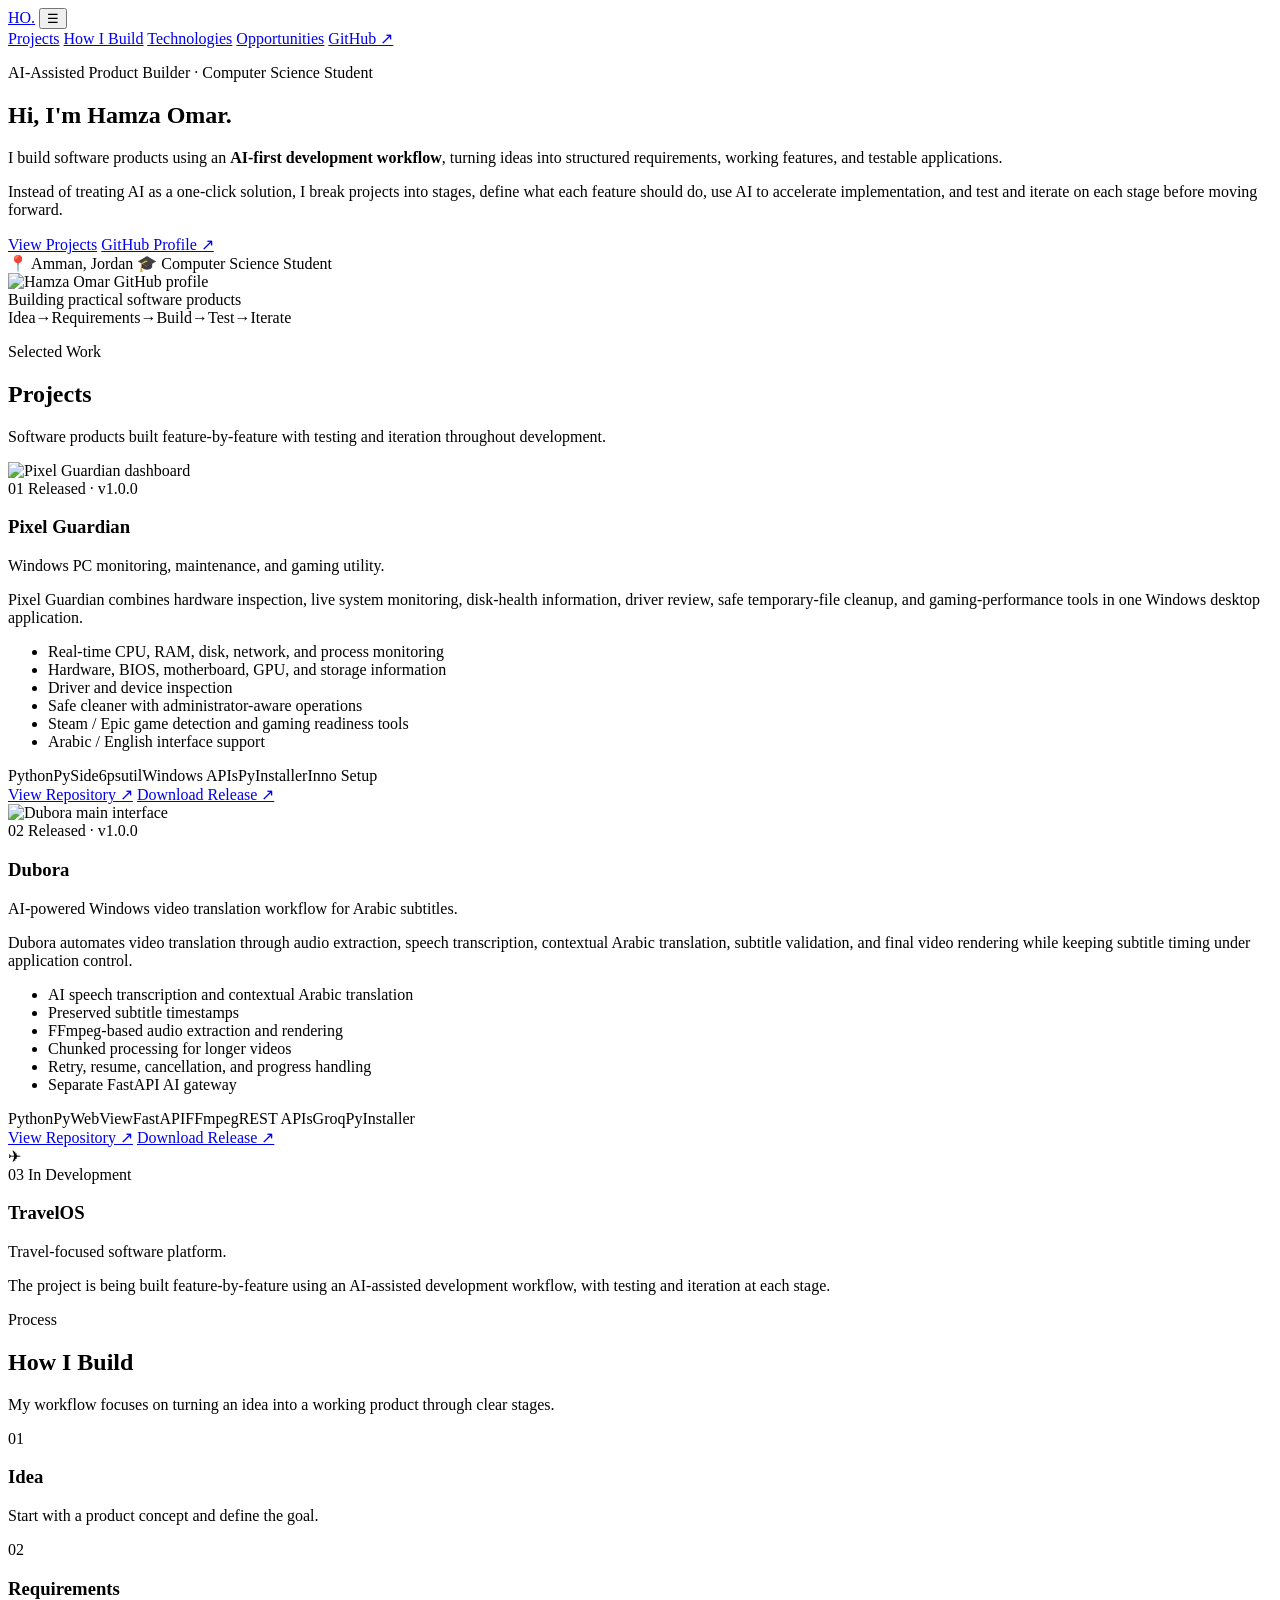
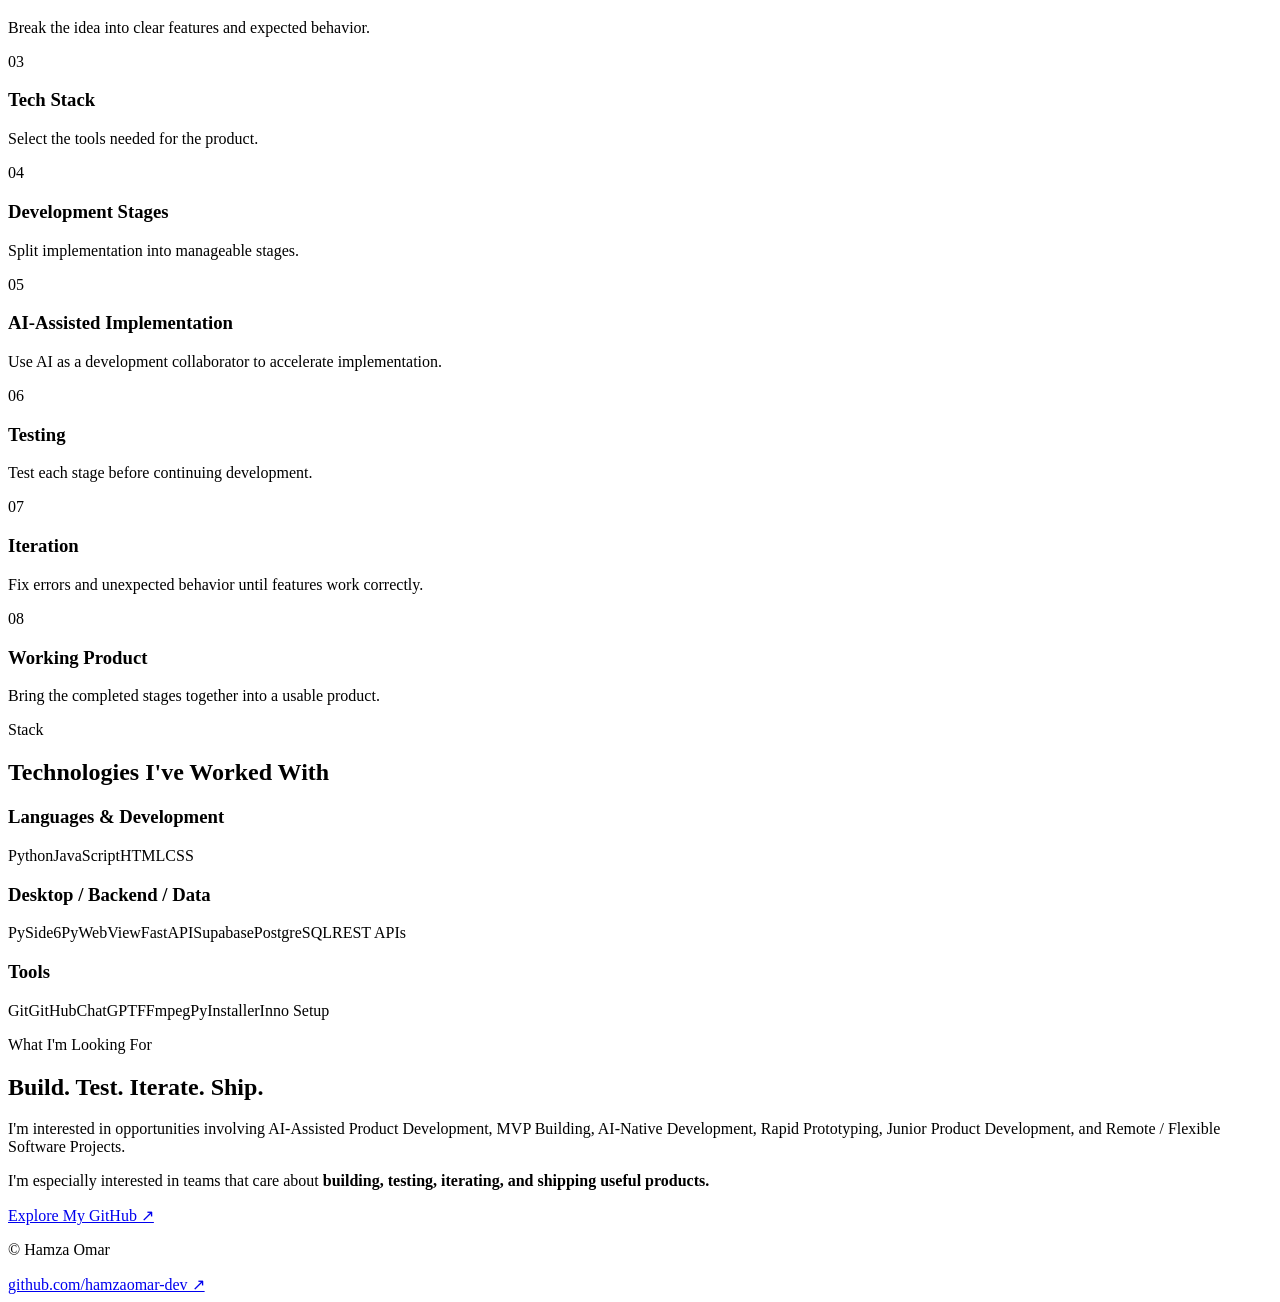
==== index.html @ 9851f6b4 "Build portfolio homepage" ====
<!DOCTYPE html>
<html lang="en">
<head>
  <meta charset="UTF-8" />
  <meta name="viewport" content="width=device-width, initial-scale=1.0" />
  <meta name="description" content="Hamza Omar — AI-Assisted Product Builder and Computer Science Student. Portfolio featuring Pixel Guardian, Dubora, and TravelOS." />
  <meta name="theme-color" content="#0a0d12" />
  <meta property="og:title" content="Hamza Omar | Product Builder" />
  <meta property="og:description" content="AI-Assisted Product Builder and Computer Science Student. Explore my software projects and development workflow." />
  <meta property="og:type" content="website" />
  <meta property="og:url" content="https://hamzaomar-dev.github.io/" />
  <title>Hamza Omar | AI-Assisted Product Builder</title>
  <link rel="preconnect" href="https://fonts.googleapis.com" />
  <link rel="preconnect" href="https://fonts.gstatic.com" crossorigin />
  <link href="https://fonts.googleapis.com/css2?family=Inter:wght@400;500;600;700;800&family=JetBrains+Mono:wght@500;600&display=swap" rel="stylesheet" />
  <link rel="stylesheet" href="styles.css" />
</head>
<body>
  <header class="site-header">
    <nav class="nav container" aria-label="Main navigation">
      <a class="brand" href="#top" aria-label="Hamza Omar home">HO<span>.</span></a>
      <button class="menu-toggle" type="button" aria-label="Toggle navigation" aria-expanded="false">☰</button>
      <div class="nav-links">
        <a href="#projects">Projects</a>
        <a href="#workflow">How I Build</a>
        <a href="#tech">Technologies</a>
        <a href="#opportunities">Opportunities</a>
        <a class="nav-github" href="https://github.com/hamzaomar-dev" target="_blank" rel="noreferrer">GitHub ↗</a>
      </div>
    </nav>
  </header>

  <main id="top">
    <section class="hero container">
      <div class="hero-copy reveal">
        <p class="eyebrow">AI-Assisted Product Builder · Computer Science Student</p>
        <h1>Hi, I'm <span>Hamza Omar.</span></h1>
        <p class="hero-text">I build software products using an <strong>AI-first development workflow</strong>, turning ideas into structured requirements, working features, and testable applications.</p>
        <p class="hero-text secondary">Instead of treating AI as a one-click solution, I break projects into stages, define what each feature should do, use AI to accelerate implementation, and test and iterate on each stage before moving forward.</p>
        <div class="hero-actions">
          <a class="button primary" href="#projects">View Projects</a>
          <a class="button secondary-button" href="https://github.com/hamzaomar-dev" target="_blank" rel="noreferrer">GitHub Profile ↗</a>
        </div>
        <div class="hero-meta">
          <span>📍 Amman, Jordan</span>
          <span>🎓 Computer Science Student</span>
        </div>
      </div>

      <aside class="hero-card reveal" aria-label="Development workflow summary">
        <div class="profile-ring">
          <img src="https://github.com/hamzaomar-dev.png" alt="Hamza Omar GitHub profile" />
        </div>
        <div class="status-line"><span class="status-dot"></span> Building practical software products</div>
        <div class="mini-workflow">
          <span>Idea</span><b>→</b><span>Requirements</span><b>→</b><span>Build</span><b>→</b><span>Test</span><b>→</b><span>Iterate</span>
        </div>
      </aside>
    </section>

    <section class="section container" id="projects">
      <div class="section-heading reveal">
        <p class="eyebrow">Selected Work</p>
        <h2>Projects</h2>
        <p>Software products built feature-by-feature with testing and iteration throughout development.</p>
      </div>

      <article class="project project-featured reveal">
        <div class="project-media">
          <img src="https://raw.githubusercontent.com/hamzaomar-dev/Pixel-Guardian/main/screenshots/01-dashboard.png" alt="Pixel Guardian dashboard" loading="lazy" />
        </div>
        <div class="project-content">
          <div class="project-topline">
            <span class="project-number">01</span>
            <span class="release-badge">Released · v1.0.0</span>
          </div>
          <h3>Pixel Guardian</h3>
          <p class="project-summary">Windows PC monitoring, maintenance, and gaming utility.</p>
          <p>Pixel Guardian combines hardware inspection, live system monitoring, disk-health information, driver review, safe temporary-file cleanup, and gaming-performance tools in one Windows desktop application.</p>
          <ul class="feature-list">
            <li>Real-time CPU, RAM, disk, network, and process monitoring</li>
            <li>Hardware, BIOS, motherboard, GPU, and storage information</li>
            <li>Driver and device inspection</li>
            <li>Safe cleaner with administrator-aware operations</li>
            <li>Steam / Epic game detection and gaming readiness tools</li>
            <li>Arabic / English interface support</li>
          </ul>
          <div class="tags">
            <span>Python</span><span>PySide6</span><span>psutil</span><span>Windows APIs</span><span>PyInstaller</span><span>Inno Setup</span>
          </div>
          <div class="project-actions">
            <a class="button primary" href="https://github.com/hamzaomar-dev/Pixel-Guardian" target="_blank" rel="noreferrer">View Repository ↗</a>
            <a class="button secondary-button" href="https://github.com/hamzaomar-dev/Pixel-Guardian/releases/tag/v1.0.0" target="_blank" rel="noreferrer">Download Release ↗</a>
          </div>
        </div>
      </article>

      <article class="project project-featured reverse reveal">
        <div class="project-media">
          <img src="https://raw.githubusercontent.com/hamzaomar-dev/Dubora/main/assets/screenshots/dubora-main.png" alt="Dubora main interface" loading="lazy" />
        </div>
        <div class="project-content">
          <div class="project-topline">
            <span class="project-number">02</span>
            <span class="release-badge">Released · v1.0.0</span>
          </div>
          <h3>Dubora</h3>
          <p class="project-summary">AI-powered Windows video translation workflow for Arabic subtitles.</p>
          <p>Dubora automates video translation through audio extraction, speech transcription, contextual Arabic translation, subtitle validation, and final video rendering while keeping subtitle timing under application control.</p>
          <ul class="feature-list">
            <li>AI speech transcription and contextual Arabic translation</li>
            <li>Preserved subtitle timestamps</li>
            <li>FFmpeg-based audio extraction and rendering</li>
            <li>Chunked processing for longer videos</li>
            <li>Retry, resume, cancellation, and progress handling</li>
            <li>Separate FastAPI AI gateway</li>
          </ul>
          <div class="tags">
            <span>Python</span><span>PyWebView</span><span>FastAPI</span><span>FFmpeg</span><span>REST APIs</span><span>Groq</span><span>PyInstaller</span>
          </div>
          <div class="project-actions">
            <a class="button primary" href="https://github.com/hamzaomar-dev/Dubora" target="_blank" rel="noreferrer">View Repository ↗</a>
            <a class="button secondary-button" href="https://github.com/hamzaomar-dev/Dubora/releases/tag/v1.0.0" target="_blank" rel="noreferrer">Download Release ↗</a>
          </div>
        </div>
      </article>

      <article class="project project-compact reveal">
        <div class="travel-visual" aria-hidden="true">
          <span>✈</span>
          <div class="route-line"></div>
        </div>
        <div class="project-content">
          <div class="project-topline">
            <span class="project-number">03</span>
            <span class="development-badge">In Development</span>
          </div>
          <h3>TravelOS</h3>
          <p class="project-summary">Travel-focused software platform.</p>
          <p>The project is being built feature-by-feature using an AI-assisted development workflow, with testing and iteration at each stage.</p>
        </div>
      </article>
    </section>

    <section class="section workflow-section" id="workflow">
      <div class="container">
        <div class="section-heading reveal">
          <p class="eyebrow">Process</p>
          <h2>How I Build</h2>
          <p>My workflow focuses on turning an idea into a working product through clear stages.</p>
        </div>
        <div class="workflow-grid reveal">
          <div class="workflow-step"><span>01</span><h3>Idea</h3><p>Start with a product concept and define the goal.</p></div>
          <div class="workflow-step"><span>02</span><h3>Requirements</h3><p>Break the idea into clear features and expected behavior.</p></div>
          <div class="workflow-step"><span>03</span><h3>Tech Stack</h3><p>Select the tools needed for the product.</p></div>
          <div class="workflow-step"><span>04</span><h3>Development Stages</h3><p>Split implementation into manageable stages.</p></div>
          <div class="workflow-step"><span>05</span><h3>AI-Assisted Implementation</h3><p>Use AI as a development collaborator to accelerate implementation.</p></div>
          <div class="workflow-step"><span>06</span><h3>Testing</h3><p>Test each stage before continuing development.</p></div>
          <div class="workflow-step"><span>07</span><h3>Iteration</h3><p>Fix errors and unexpected behavior until features work correctly.</p></div>
          <div class="workflow-step"><span>08</span><h3>Working Product</h3><p>Bring the completed stages together into a usable product.</p></div>
        </div>
      </div>
    </section>

    <section class="section container" id="tech">
      <div class="section-heading reveal">
        <p class="eyebrow">Stack</p>
        <h2>Technologies I've Worked With</h2>
      </div>
      <div class="tech-grid reveal">
        <div class="tech-card">
          <h3>Languages & Development</h3>
          <div class="tags large"><span>Python</span><span>JavaScript</span><span>HTML</span><span>CSS</span></div>
        </div>
        <div class="tech-card">
          <h3>Desktop / Backend / Data</h3>
          <div class="tags large"><span>PySide6</span><span>PyWebView</span><span>FastAPI</span><span>Supabase</span><span>PostgreSQL</span><span>REST APIs</span></div>
        </div>
        <div class="tech-card">
          <h3>Tools</h3>
          <div class="tags large"><span>Git</span><span>GitHub</span><span>ChatGPT</span><span>FFmpeg</span><span>PyInstaller</span><span>Inno Setup</span></div>
        </div>
      </div>
    </section>

    <section class="section container" id="opportunities">
      <div class="opportunity-card reveal">
        <div>
          <p class="eyebrow">What I'm Looking For</p>
          <h2>Build. Test. Iterate. Ship.</h2>
          <p>I'm interested in opportunities involving AI-Assisted Product Development, MVP Building, AI-Native Development, Rapid Prototyping, Junior Product Development, and Remote / Flexible Software Projects.</p>
          <p>I'm especially interested in teams that care about <strong>building, testing, iterating, and shipping useful products.</strong></p>
        </div>
        <div class="opportunity-actions">
          <a class="button primary" href="https://github.com/hamzaomar-dev" target="_blank" rel="noreferrer">Explore My GitHub ↗</a>
        </div>
      </div>
    </section>
  </main>

  <footer>
    <div class="container footer-inner">
      <p>© <span id="year"></span> Hamza Omar</p>
      <a href="https://github.com/hamzaomar-dev" target="_blank" rel="noreferrer">github.com/hamzaomar-dev ↗</a>
    </div>
  </footer>

  <script src="script.js"></script>
</body>
</html>
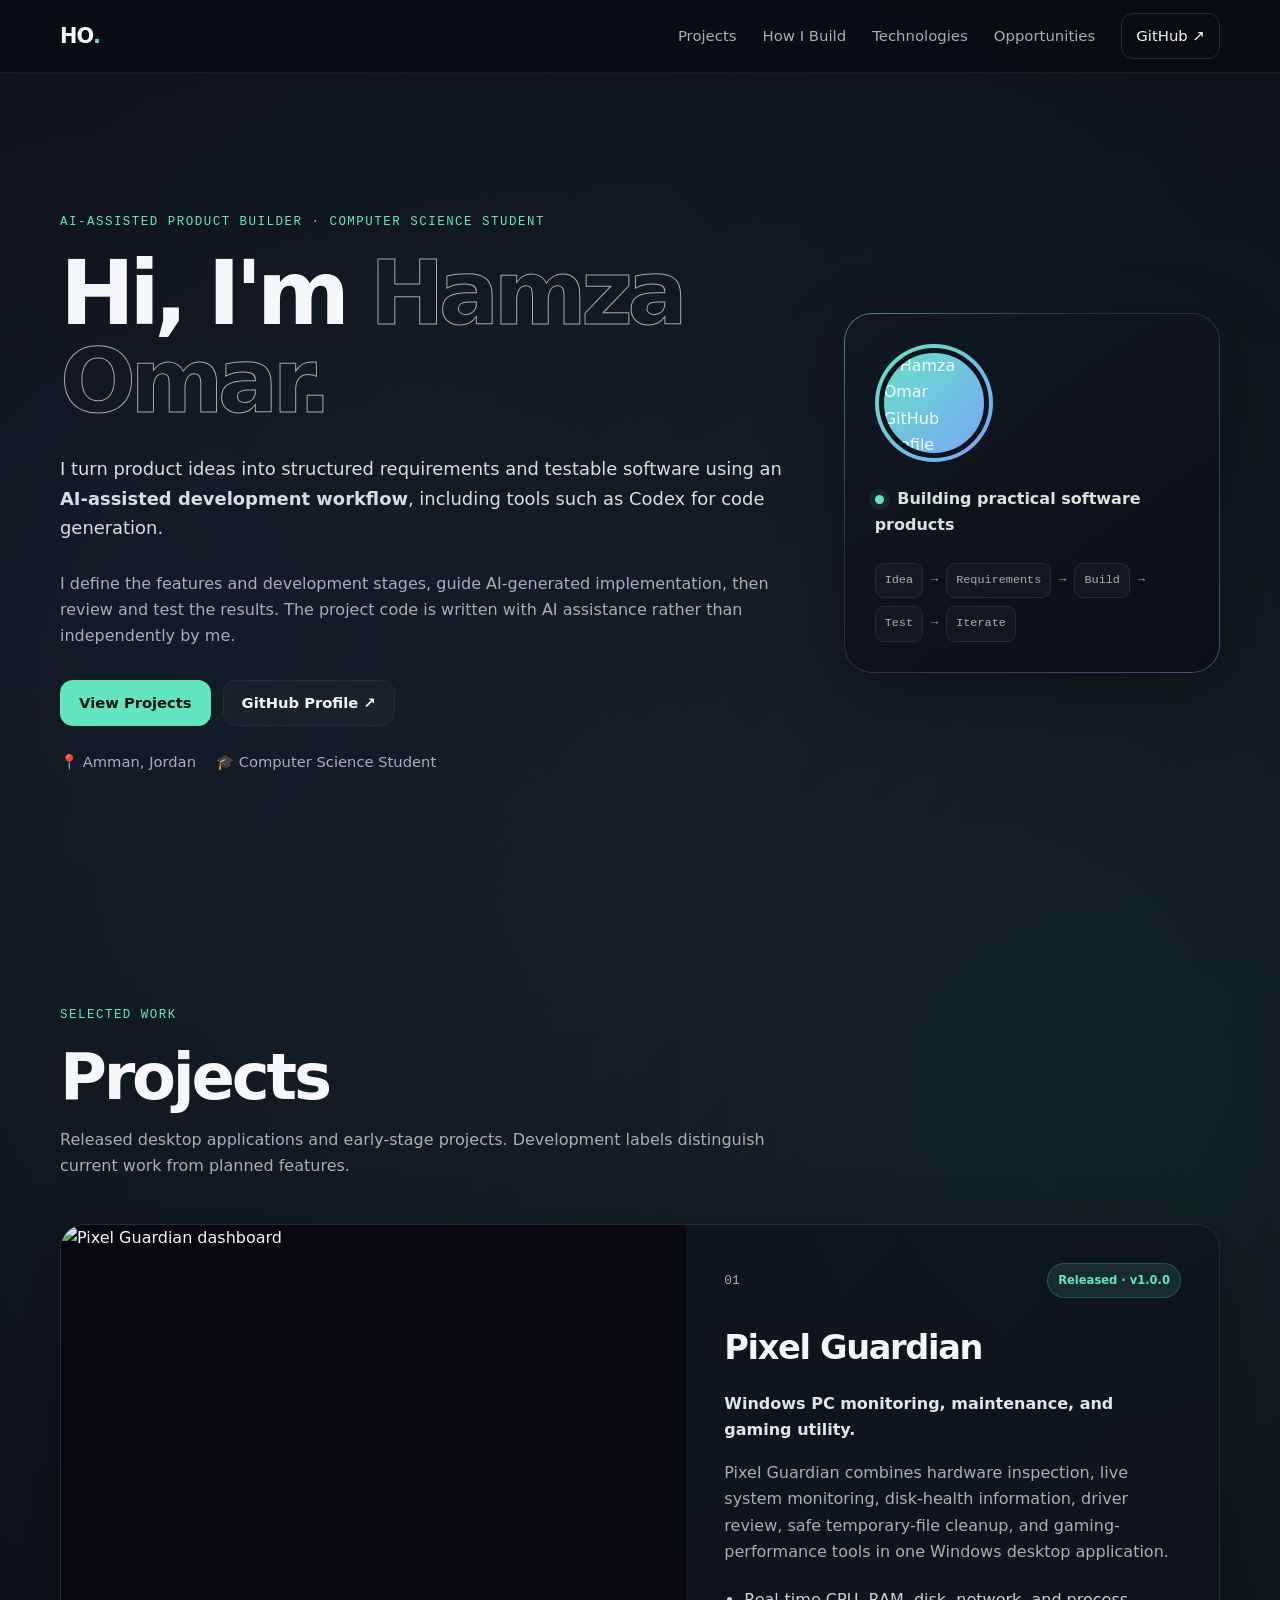
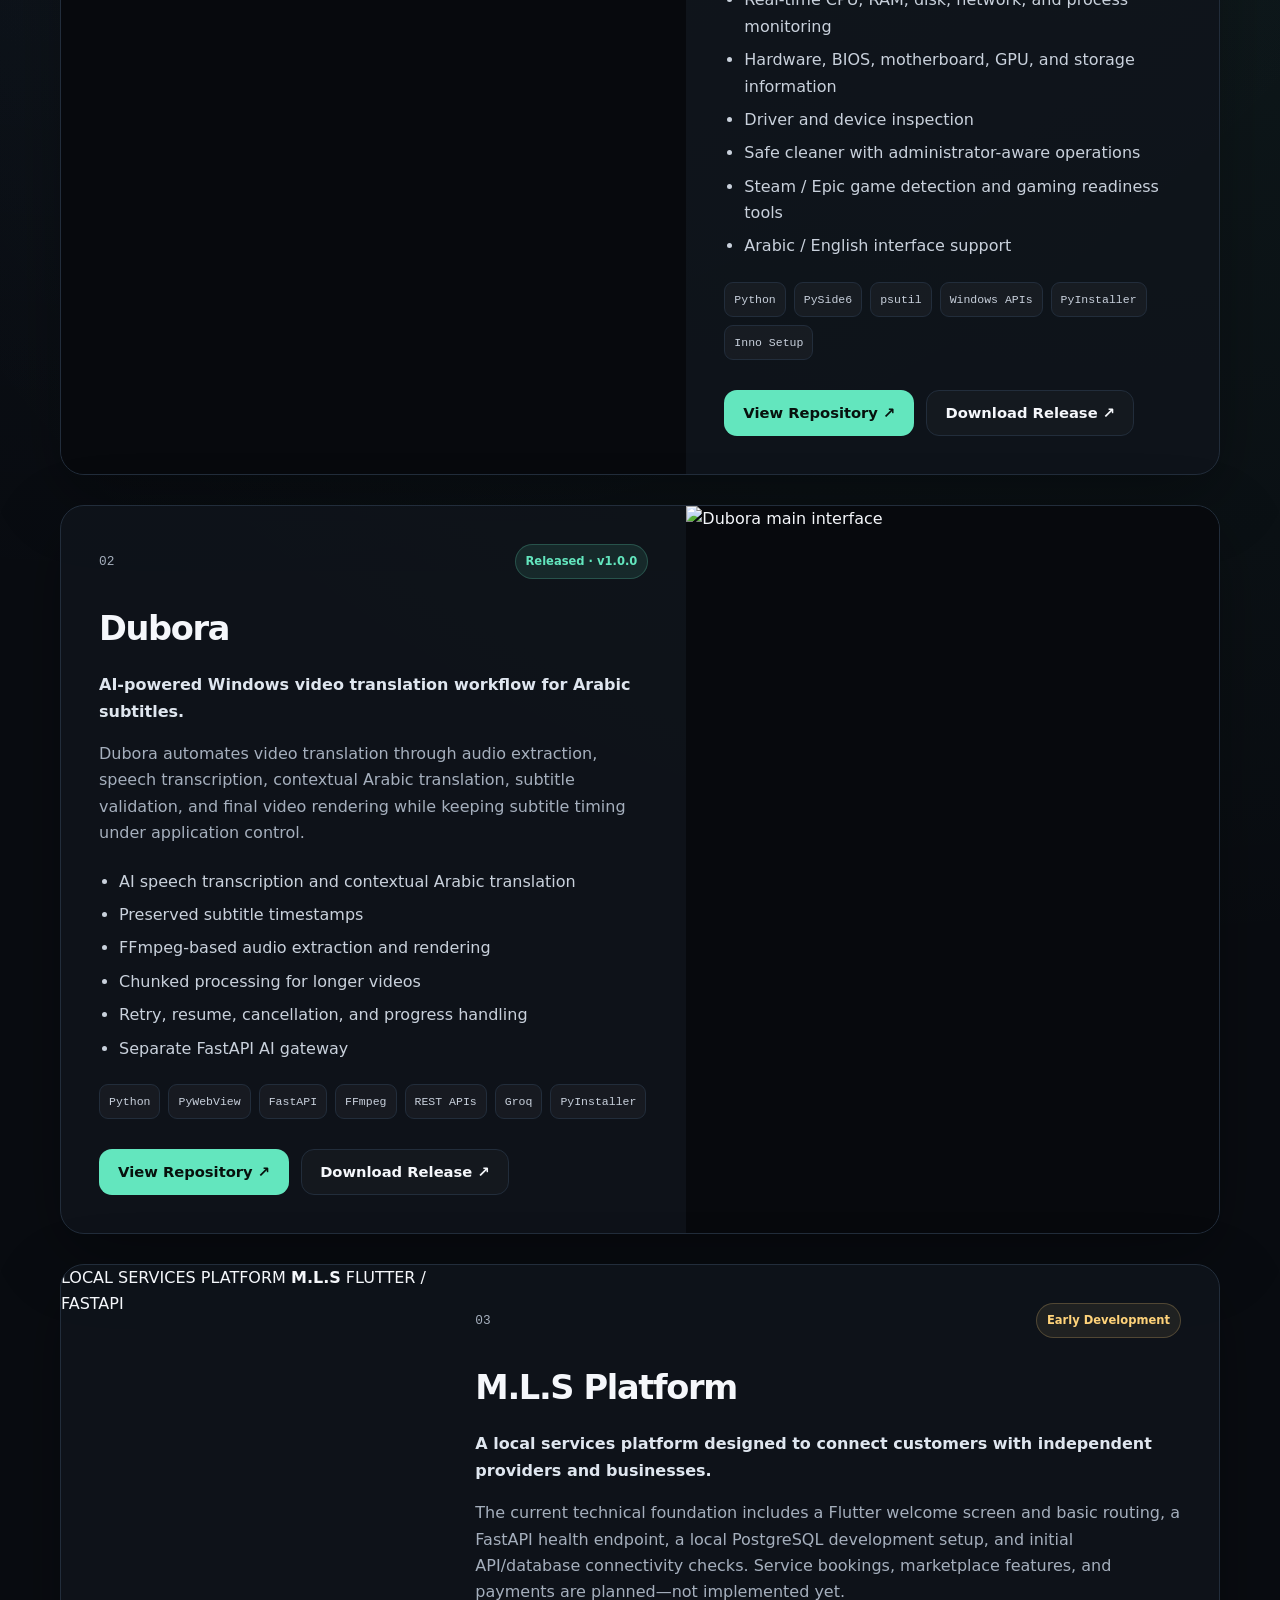
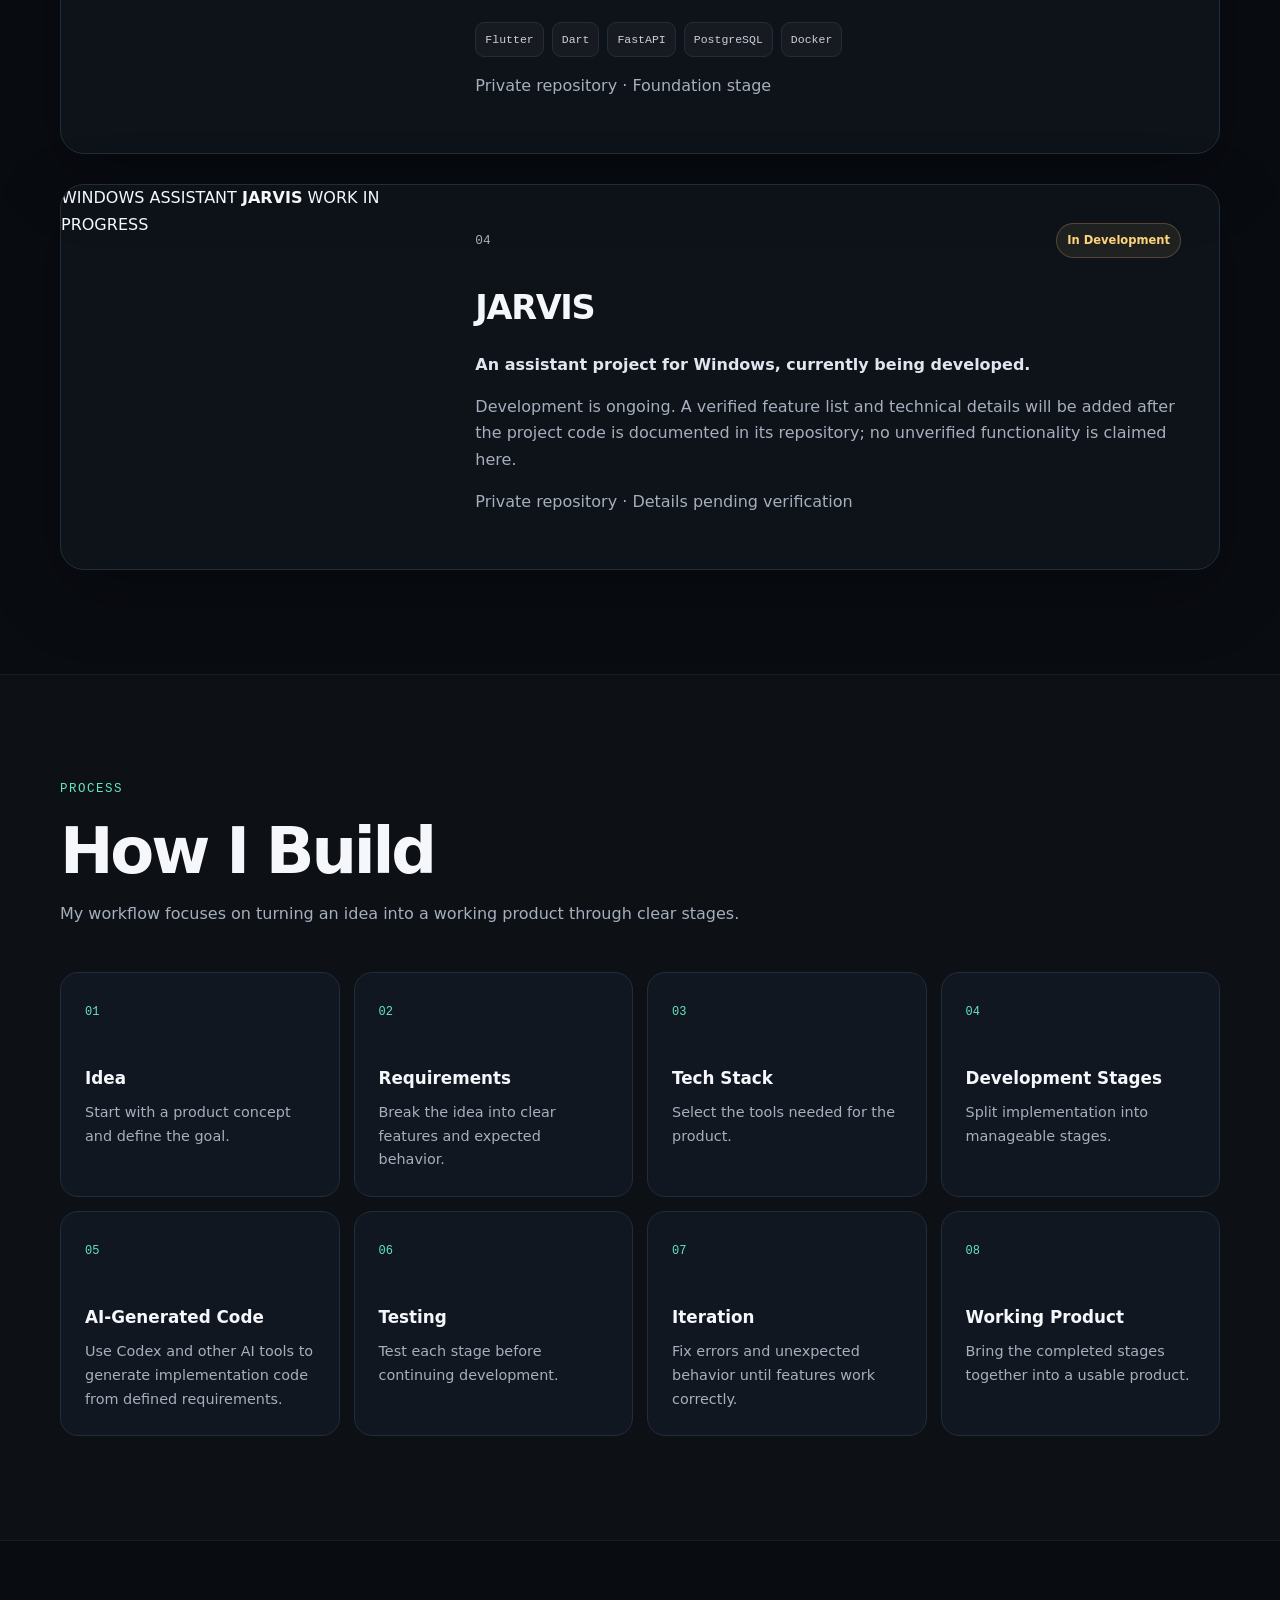
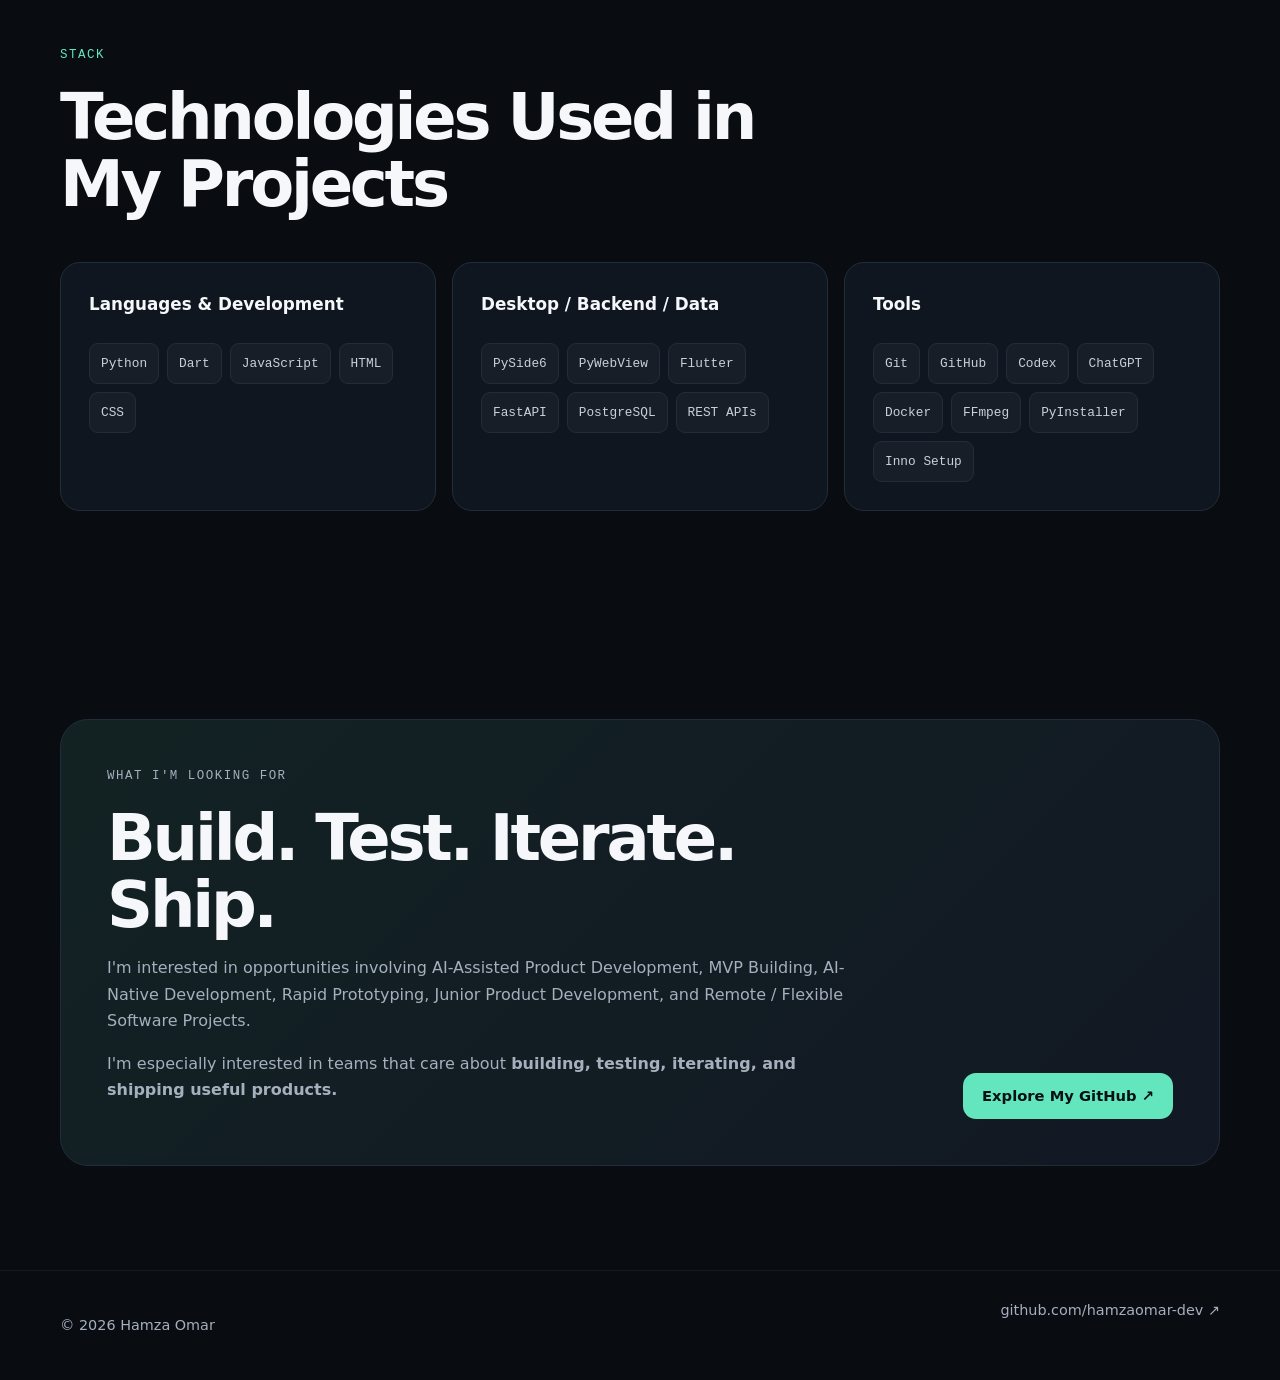
==== commit 39b8c075: "Update portfolio projects: M.L.S and JARVIS (index.html)" ====
--- a/index.html
+++ b/index.html
@@ -3,7 +3,7 @@
 <head>
   <meta charset="UTF-8" />
   <meta name="viewport" content="width=device-width, initial-scale=1.0" />
-  <meta name="description" content="Hamza Omar — AI-Assisted Product Builder and Computer Science Student. Portfolio featuring Pixel Guardian, Dubora, and TravelOS." />
+  <meta name="description" content="Hamza Omar — AI-Assisted Product Builder and Computer Science Student. Portfolio featuring Pixel Guardian, Dubora, M.L.S, and JARVIS." />
   <meta name="theme-color" content="#0a0d12" />
   <meta property="og:title" content="Hamza Omar | Product Builder" />
   <meta property="og:description" content="AI-Assisted Product Builder and Computer Science Student. Explore my software projects and development workflow." />
@@ -35,8 +35,8 @@
       <div class="hero-copy reveal">
         <p class="eyebrow">AI-Assisted Product Builder · Computer Science Student</p>
         <h1>Hi, I'm <span>Hamza Omar.</span></h1>
-        <p class="hero-text">I build software products using an <strong>AI-first development workflow</strong>, turning ideas into structured requirements, working features, and testable applications.</p>
-        <p class="hero-text secondary">Instead of treating AI as a one-click solution, I break projects into stages, define what each feature should do, use AI to accelerate implementation, and test and iterate on each stage before moving forward.</p>
+        <p class="hero-text">I turn product ideas into structured requirements and testable software using an <strong>AI-assisted development workflow</strong>, including tools such as Codex for code generation.</p>
+        <p class="hero-text secondary">I define the features and development stages, guide AI-generated implementation, then review and test the results. The project code is written with AI assistance rather than independently by me.</p>
         <div class="hero-actions">
           <a class="button primary" href="#projects">View Projects</a>
           <a class="button secondary-button" href="https://github.com/hamzaomar-dev" target="_blank" rel="noreferrer">GitHub Profile ↗</a>
@@ -62,7 +62,7 @@
       <div class="section-heading reveal">
         <p class="eyebrow">Selected Work</p>
         <h2>Projects</h2>
-        <p>Software products built feature-by-feature with testing and iteration throughout development.</p>
+        <p>Released desktop applications and early-stage projects. Development labels distinguish current work from planned features.</p>
       </div>
 
       <article class="project project-featured reveal">
@@ -126,18 +126,41 @@
       </article>
 
       <article class="project project-compact reveal">
-        <div class="travel-visual" aria-hidden="true">
-          <span>✈</span>
-          <div class="route-line"></div>
+        <div class="project-visual project-visual-mls" aria-hidden="true">
+          <span class="visual-kicker">LOCAL SERVICES PLATFORM</span>
+          <strong>M.L.S</strong>
+          <span class="visual-subtitle">FLUTTER / FASTAPI</span>
         </div>
         <div class="project-content">
           <div class="project-topline">
             <span class="project-number">03</span>
+            <span class="development-badge">Early Development</span>
+          </div>
+          <h3>M.L.S Platform</h3>
+          <p class="project-summary">A local services platform designed to connect customers with independent providers and businesses.</p>
+          <p>The current technical foundation includes a Flutter welcome screen and basic routing, a FastAPI health endpoint, a local PostgreSQL development setup, and initial API/database connectivity checks. Service bookings, marketplace features, and payments are planned—not implemented yet.</p>
+          <div class="tags">
+            <span>Flutter</span><span>Dart</span><span>FastAPI</span><span>PostgreSQL</span><span>Docker</span>
+          </div>
+          <p class="project-note">Private repository · Foundation stage</p>
+        </div>
+      </article>
+
+      <article class="project project-compact reveal">
+        <div class="project-visual project-visual-jarvis" aria-hidden="true">
+          <span class="visual-kicker">WINDOWS ASSISTANT</span>
+          <strong>JARVIS</strong>
+          <span class="visual-subtitle">WORK IN PROGRESS</span>
+        </div>
+        <div class="project-content">
+          <div class="project-topline">
+            <span class="project-number">04</span>
             <span class="development-badge">In Development</span>
           </div>
-          <h3>TravelOS</h3>
-          <p class="project-summary">Travel-focused software platform.</p>
-          <p>The project is being built feature-by-feature using an AI-assisted development workflow, with testing and iteration at each stage.</p>
+          <h3>JARVIS</h3>
+          <p class="project-summary">An assistant project for Windows, currently being developed.</p>
+          <p>Development is ongoing. A verified feature list and technical details will be added after the project code is documented in its repository; no unverified functionality is claimed here.</p>
+          <p class="project-note">Private repository · Details pending verification</p>
         </div>
       </article>
     </section>
@@ -154,7 +177,7 @@
           <div class="workflow-step"><span>02</span><h3>Requirements</h3><p>Break the idea into clear features and expected behavior.</p></div>
           <div class="workflow-step"><span>03</span><h3>Tech Stack</h3><p>Select the tools needed for the product.</p></div>
           <div class="workflow-step"><span>04</span><h3>Development Stages</h3><p>Split implementation into manageable stages.</p></div>
-          <div class="workflow-step"><span>05</span><h3>AI-Assisted Implementation</h3><p>Use AI as a development collaborator to accelerate implementation.</p></div>
+          <div class="workflow-step"><span>05</span><h3>AI-Generated Code</h3><p>Use Codex and other AI tools to generate implementation code from defined requirements.</p></div>
           <div class="workflow-step"><span>06</span><h3>Testing</h3><p>Test each stage before continuing development.</p></div>
           <div class="workflow-step"><span>07</span><h3>Iteration</h3><p>Fix errors and unexpected behavior until features work correctly.</p></div>
           <div class="workflow-step"><span>08</span><h3>Working Product</h3><p>Bring the completed stages together into a usable product.</p></div>
@@ -165,20 +188,20 @@
     <section class="section container" id="tech">
       <div class="section-heading reveal">
         <p class="eyebrow">Stack</p>
-        <h2>Technologies I've Worked With</h2>
+        <h2>Technologies Used in My Projects</h2>
       </div>
       <div class="tech-grid reveal">
         <div class="tech-card">
           <h3>Languages & Development</h3>
-          <div class="tags large"><span>Python</span><span>JavaScript</span><span>HTML</span><span>CSS</span></div>
+          <div class="tags large"><span>Python</span><span>Dart</span><span>JavaScript</span><span>HTML</span><span>CSS</span></div>
         </div>
         <div class="tech-card">
           <h3>Desktop / Backend / Data</h3>
-          <div class="tags large"><span>PySide6</span><span>PyWebView</span><span>FastAPI</span><span>Supabase</span><span>PostgreSQL</span><span>REST APIs</span></div>
+          <div class="tags large"><span>PySide6</span><span>PyWebView</span><span>Flutter</span><span>FastAPI</span><span>PostgreSQL</span><span>REST APIs</span></div>
         </div>
         <div class="tech-card">
           <h3>Tools</h3>
-          <div class="tags large"><span>Git</span><span>GitHub</span><span>ChatGPT</span><span>FFmpeg</span><span>PyInstaller</span><span>Inno Setup</span></div>
+          <div class="tags large"><span>Git</span><span>GitHub</span><span>Codex</span><span>ChatGPT</span><span>Docker</span><span>FFmpeg</span><span>PyInstaller</span><span>Inno Setup</span></div>
         </div>
       </div>
     </section>
--- a/styles.css
+++ b/styles.css
@@ -0,0 +1,235 @@
+:root {
+  --bg: #090c11;
+  --bg-soft: #0f141c;
+  --panel: rgba(18, 24, 33, 0.88);
+  --panel-strong: #131a24;
+  --line: #222d3b;
+  --text: #f5f7fb;
+  --muted: #a5afbd;
+  --accent: #63e6be;
+  --accent-2: #7aa2ff;
+  --danger-soft: #2a1f1f;
+  --success-soft: rgba(99, 230, 190, 0.10);
+  --radius: 24px;
+  --shadow: 0 22px 70px rgba(0, 0, 0, 0.28);
+}
+
+* { box-sizing: border-box; }
+html { scroll-behavior: smooth; }
+body {
+  margin: 0;
+  font-family: Inter, system-ui, -apple-system, BlinkMacSystemFont, "Segoe UI", sans-serif;
+  background:
+    radial-gradient(circle at 12% 10%, rgba(122, 162, 255, 0.08), transparent 28%),
+    radial-gradient(circle at 88% 18%, rgba(99, 230, 190, 0.08), transparent 28%),
+    var(--bg);
+  color: var(--text);
+  line-height: 1.65;
+}
+
+img { max-width: 100%; display: block; }
+a { color: inherit; text-decoration: none; }
+button, a { -webkit-tap-highlight-color: transparent; }
+
+.container { width: min(1160px, calc(100% - 40px)); margin: 0 auto; }
+
+.site-header {
+  position: sticky;
+  top: 0;
+  z-index: 50;
+  backdrop-filter: blur(18px);
+  background: rgba(9, 12, 17, 0.78);
+  border-bottom: 1px solid rgba(255,255,255,0.06);
+}
+
+.nav {
+  min-height: 72px;
+  display: flex;
+  align-items: center;
+  justify-content: space-between;
+  gap: 24px;
+}
+.brand {
+  font-weight: 800;
+  font-size: 1.3rem;
+  letter-spacing: -0.04em;
+}
+.brand span { color: var(--accent); }
+.nav-links { display: flex; align-items: center; gap: 26px; font-size: 0.93rem; color: var(--muted); }
+.nav-links a:hover { color: var(--text); }
+.nav-github { padding: 10px 14px; border: 1px solid var(--line); border-radius: 12px; color: var(--text) !important; }
+.menu-toggle { display: none; background: transparent; border: 0; color: var(--text); font-size: 1.4rem; cursor: pointer; }
+
+.hero {
+  min-height: calc(100vh - 72px);
+  display: grid;
+  grid-template-columns: 1.45fr 0.75fr;
+  gap: 56px;
+  align-items: center;
+  padding: 84px 0 72px;
+}
+.eyebrow {
+  font-family: "JetBrains Mono", monospace;
+  color: var(--accent);
+  text-transform: uppercase;
+  letter-spacing: 0.12em;
+  font-size: 0.78rem;
+  margin: 0 0 18px;
+}
+.hero h1 {
+  margin: 0;
+  font-size: clamp(3rem, 7vw, 6.3rem);
+  line-height: 0.98;
+  letter-spacing: -0.065em;
+  max-width: 800px;
+}
+.hero h1 span { color: transparent; -webkit-text-stroke: 1px rgba(245,247,251,0.65); }
+.hero-text { max-width: 760px; font-size: 1.12rem; color: #d7dde7; margin: 28px 0 0; }
+.hero-text.secondary { color: var(--muted); font-size: 1rem; }
+.hero-actions, .project-actions { display: flex; flex-wrap: wrap; gap: 12px; margin-top: 30px; }
+.button {
+  display: inline-flex;
+  align-items: center;
+  justify-content: center;
+  min-height: 46px;
+  padding: 0 18px;
+  border-radius: 13px;
+  font-weight: 700;
+  font-size: 0.92rem;
+  border: 1px solid transparent;
+  transition: 0.2s ease;
+}
+.button:hover { transform: translateY(-2px); }
+.button.primary { background: var(--accent); color: #07110d; }
+.secondary-button { border-color: var(--line); background: rgba(255,255,255,0.025); color: var(--text); }
+.hero-meta { display: flex; flex-wrap: wrap; gap: 20px; margin-top: 24px; color: var(--muted); font-size: 0.92rem; }
+
+.hero-card {
+  position: relative;
+  padding: 30px;
+  background: linear-gradient(145deg, rgba(18,24,33,0.92), rgba(11,15,21,0.92));
+  border: 1px solid var(--line);
+  border-radius: 28px;
+  box-shadow: var(--shadow);
+}
+.hero-card::before {
+  content: "";
+  position: absolute;
+  inset: -1px;
+  border-radius: inherit;
+  padding: 1px;
+  background: linear-gradient(135deg, rgba(99,230,190,.55), transparent 35%, rgba(122,162,255,.35));
+  -webkit-mask: linear-gradient(#000 0 0) content-box, linear-gradient(#000 0 0);
+  -webkit-mask-composite: xor;
+  mask-composite: exclude;
+  pointer-events: none;
+}
+.profile-ring { width: 118px; height: 118px; padding: 4px; border-radius: 50%; background: linear-gradient(135deg, var(--accent), var(--accent-2)); }
+.profile-ring img { width: 100%; height: 100%; object-fit: cover; border-radius: 50%; border: 5px solid var(--bg-soft); }
+.status-line { margin-top: 24px; color: #d9e4e0; font-weight: 600; }
+.status-dot { display: inline-block; width: 9px; height: 9px; border-radius: 50%; background: var(--accent); margin-right: 8px; box-shadow: 0 0 0 6px rgba(99,230,190,.08); }
+.mini-workflow { display: flex; flex-wrap: wrap; gap: 8px; margin-top: 24px; align-items: center; color: var(--muted); font-family: "JetBrains Mono", monospace; font-size: 0.74rem; }
+.mini-workflow span { padding: 7px 9px; border: 1px solid var(--line); border-radius: 9px; background: rgba(255,255,255,.025); }
+
+.section { padding: 104px 0; }
+.section-heading { max-width: 720px; margin-bottom: 44px; }
+.section-heading h2, .opportunity-card h2 { margin: 0; font-size: clamp(2.2rem, 5vw, 4rem); line-height: 1.05; letter-spacing: -0.05em; }
+.section-heading p:not(.eyebrow), .opportunity-card p { color: var(--muted); }
+
+.project {
+  border: 1px solid var(--line);
+  border-radius: var(--radius);
+  background: rgba(15, 20, 28, 0.82);
+  overflow: hidden;
+  box-shadow: var(--shadow);
+}
+.project + .project { margin-top: 30px; }
+.project-featured { display: grid; grid-template-columns: 1.08fr 0.92fr; min-height: 560px; }
+.project-featured.reverse .project-media { order: 2; }
+.project-media { background: #07090d; min-height: 100%; display: flex; align-items: center; justify-content: center; overflow: hidden; }
+.project-media img { width: 100%; height: 100%; object-fit: cover; object-position: center; }
+.project-content { padding: 38px; }
+.project-topline { display: flex; justify-content: space-between; align-items: center; gap: 14px; margin-bottom: 22px; }
+.project-number { font-family: "JetBrains Mono", monospace; color: var(--muted); font-size: 0.8rem; }
+.release-badge, .development-badge { border-radius: 999px; padding: 7px 10px; font-size: 0.72rem; font-weight: 700; }
+.release-badge { color: var(--accent); background: var(--success-soft); border: 1px solid rgba(99,230,190,.22); }
+.development-badge { color: #ffd37a; background: rgba(255,211,122,.08); border: 1px solid rgba(255,211,122,.22); }
+.project h3 { margin: 0; font-size: 2.1rem; letter-spacing: -0.04em; }
+.project-summary { font-weight: 700; color: #dfe6ef !important; }
+.project p { color: var(--muted); }
+.feature-list { color: #c9d1dc; padding-left: 20px; margin: 22px 0; }
+.feature-list li { margin: 7px 0; }
+.tags { display: flex; flex-wrap: wrap; gap: 8px; }
+.tags span { font-family: "JetBrains Mono", monospace; font-size: 0.72rem; color: #c8d0dc; padding: 7px 9px; border-radius: 9px; background: rgba(255,255,255,.035); border: 1px solid var(--line); }
+.tags.large span { font-size: 0.8rem; padding: 9px 11px; }
+.project-compact { display: grid; grid-template-columns: 0.65fr 1.35fr; min-height: 330px; }
+.travel-visual { position: relative; display: flex; align-items: center; justify-content: center; overflow: hidden; background: linear-gradient(140deg, rgba(122,162,255,.12), rgba(99,230,190,.06)); }
+.travel-visual span { font-size: 5rem; transform: rotate(-12deg); z-index: 2; }
+.route-line { position: absolute; width: 65%; height: 65%; border: 1px dashed rgba(255,255,255,.18); border-radius: 50%; transform: rotate(-18deg); }
+
+.workflow-section { border-top: 1px solid rgba(255,255,255,.05); border-bottom: 1px solid rgba(255,255,255,.05); background: rgba(255,255,255,.015); }
+.workflow-grid { display: grid; grid-template-columns: repeat(4, 1fr); gap: 14px; }
+.workflow-step { min-height: 220px; padding: 24px; border-radius: 18px; border: 1px solid var(--line); background: var(--panel); }
+.workflow-step span { font-family: "JetBrains Mono", monospace; color: var(--accent); font-size: 0.75rem; }
+.workflow-step h3 { margin: 42px 0 8px; font-size: 1.05rem; }
+.workflow-step p { margin: 0; color: var(--muted); font-size: 0.9rem; }
+
+.tech-grid { display: grid; grid-template-columns: repeat(3, 1fr); gap: 16px; }
+.tech-card { padding: 28px; min-height: 210px; border: 1px solid var(--line); border-radius: 20px; background: var(--panel); }
+.tech-card h3 { margin: 0 0 24px; font-size: 1.05rem; }
+
+.opportunity-card { display: grid; grid-template-columns: 1fr auto; align-items: end; gap: 50px; padding: 46px; border-radius: 28px; background: linear-gradient(135deg, rgba(99,230,190,.10), rgba(122,162,255,.08)); border: 1px solid var(--line); }
+.opportunity-card > div:first-child { max-width: 760px; }
+
+footer { border-top: 1px solid rgba(255,255,255,.06); padding: 28px 0; color: var(--muted); font-size: 0.9rem; }
+.footer-inner { display: flex; justify-content: space-between; gap: 24px; flex-wrap: wrap; }
+
+.reveal { opacity: 0; transform: translateY(14px); transition: opacity .55s ease, transform .55s ease; }
+.reveal.visible { opacity: 1; transform: translateY(0); }
+
+@media (max-width: 980px) {
+  .hero { grid-template-columns: 1fr; min-height: auto; padding-top: 64px; }
+  .hero-card { max-width: 520px; }
+  .project-featured, .project-compact { grid-template-columns: 1fr; }
+  .project-featured.reverse .project-media { order: 0; }
+  .project-media { min-height: 320px; }
+  .travel-visual { min-height: 240px; }
+  .workflow-grid { grid-template-columns: repeat(2, 1fr); }
+  .tech-grid { grid-template-columns: 1fr; }
+  .opportunity-card { grid-template-columns: 1fr; align-items: start; }
+}
+
+@media (max-width: 760px) {
+  .container { width: min(100% - 28px, 1160px); }
+  .menu-toggle { display: block; }
+  .nav-links {
+    position: absolute;
+    left: 14px;
+    right: 14px;
+    top: 64px;
+    display: none;
+    flex-direction: column;
+    align-items: stretch;
+    padding: 14px;
+    border: 1px solid var(--line);
+    border-radius: 16px;
+    background: #0d1219;
+    box-shadow: var(--shadow);
+  }
+  .nav-links.open { display: flex; }
+  .nav-links a { padding: 10px 4px; }
+  .hero { gap: 34px; padding: 52px 0 60px; }
+  .hero h1 { font-size: clamp(3rem, 16vw, 4.8rem); }
+  .section { padding: 78px 0; }
+  .project-content { padding: 26px; }
+  .workflow-grid { grid-template-columns: 1fr; }
+  .workflow-step { min-height: 180px; }
+  .workflow-step h3 { margin-top: 28px; }
+  .opportunity-card { padding: 30px; }
+}
+
+@media (prefers-reduced-motion: reduce) {
+  html { scroll-behavior: auto; }
+  .reveal { opacity: 1; transform: none; transition: none; }
+  .button { transition: none; }
+}
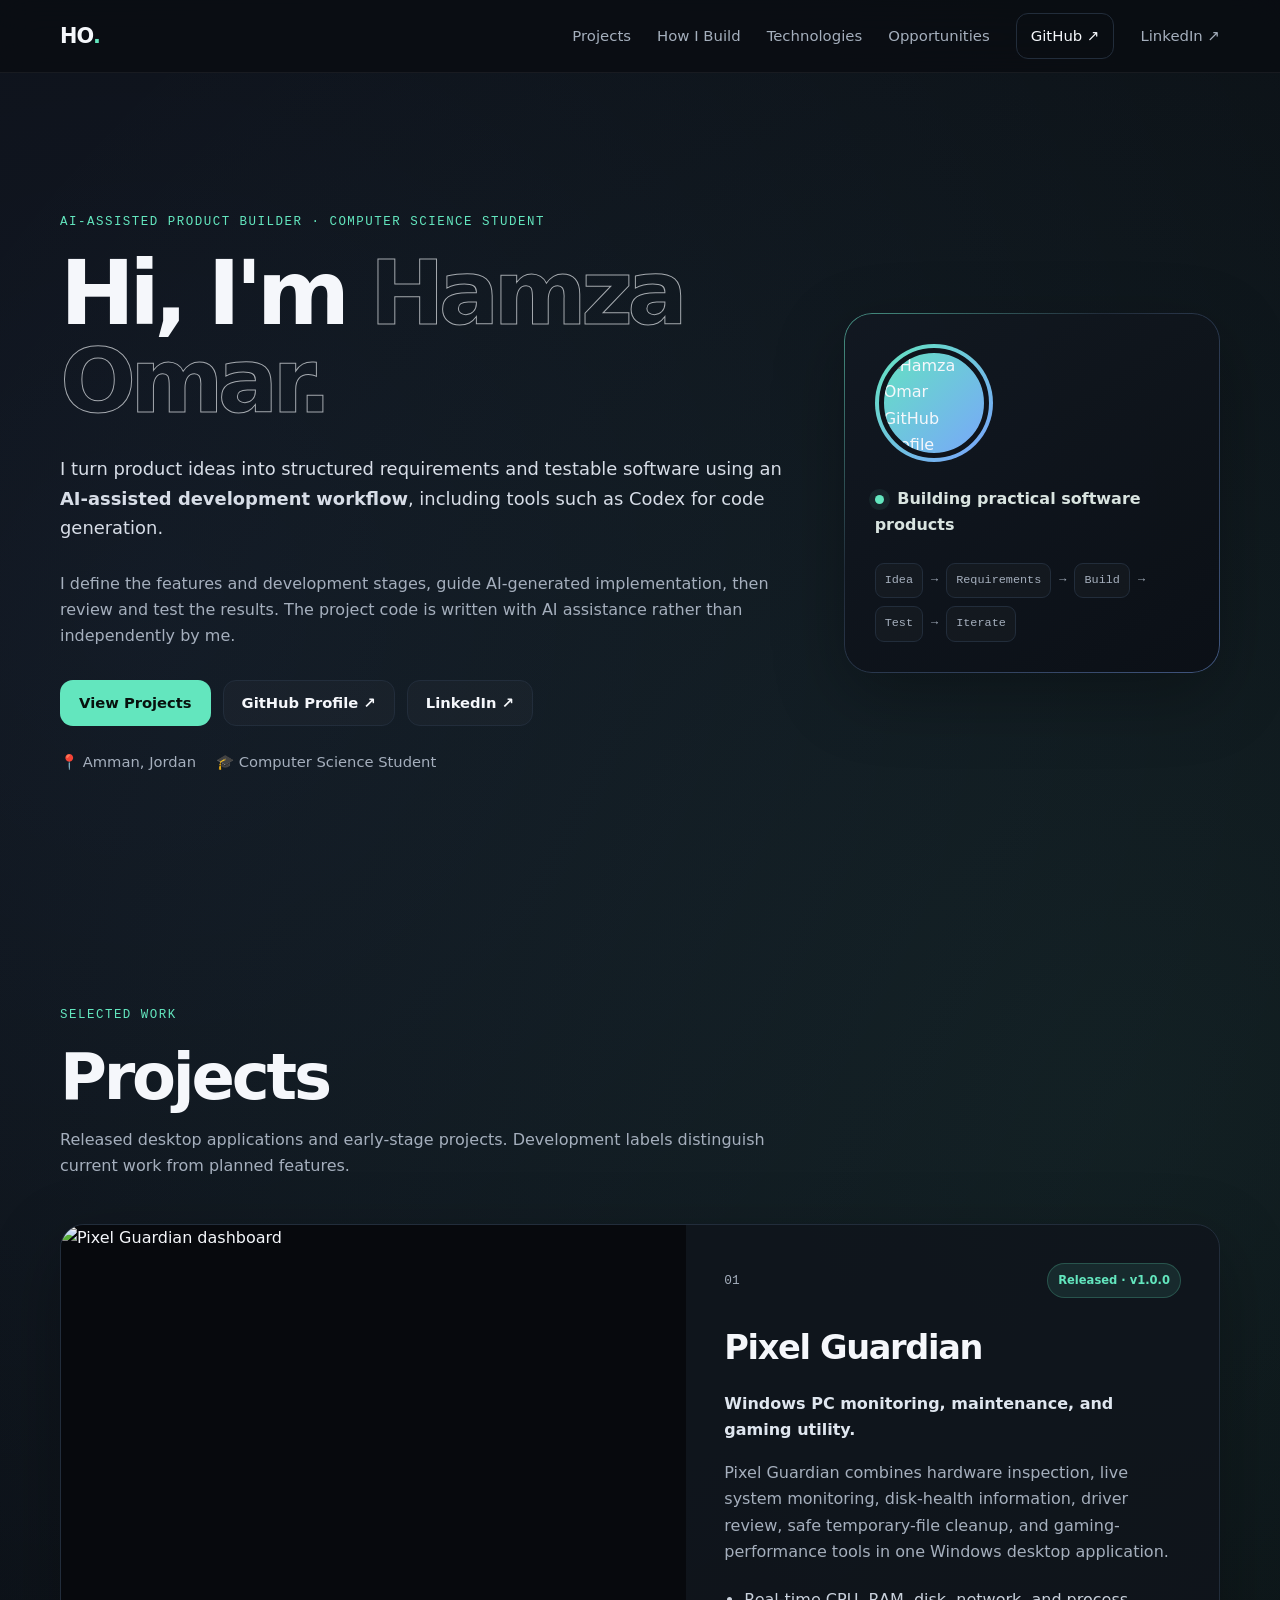
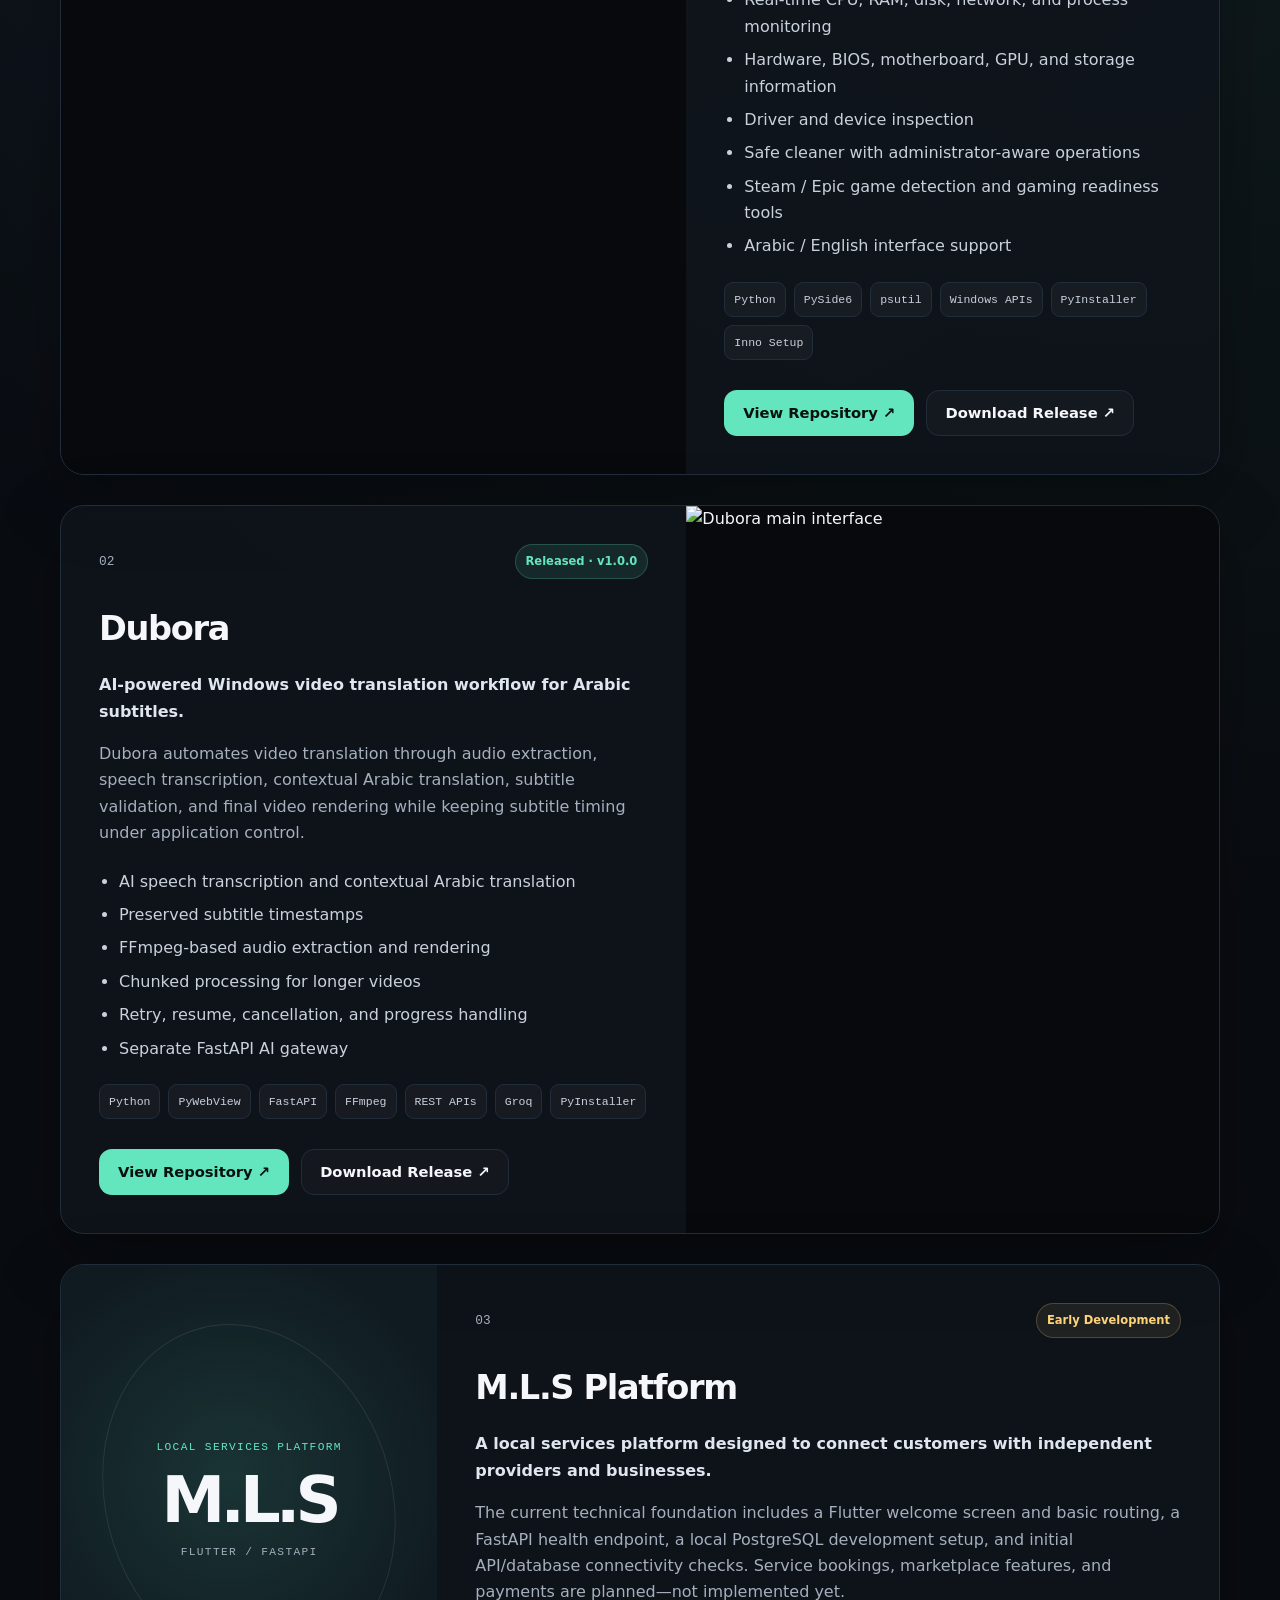
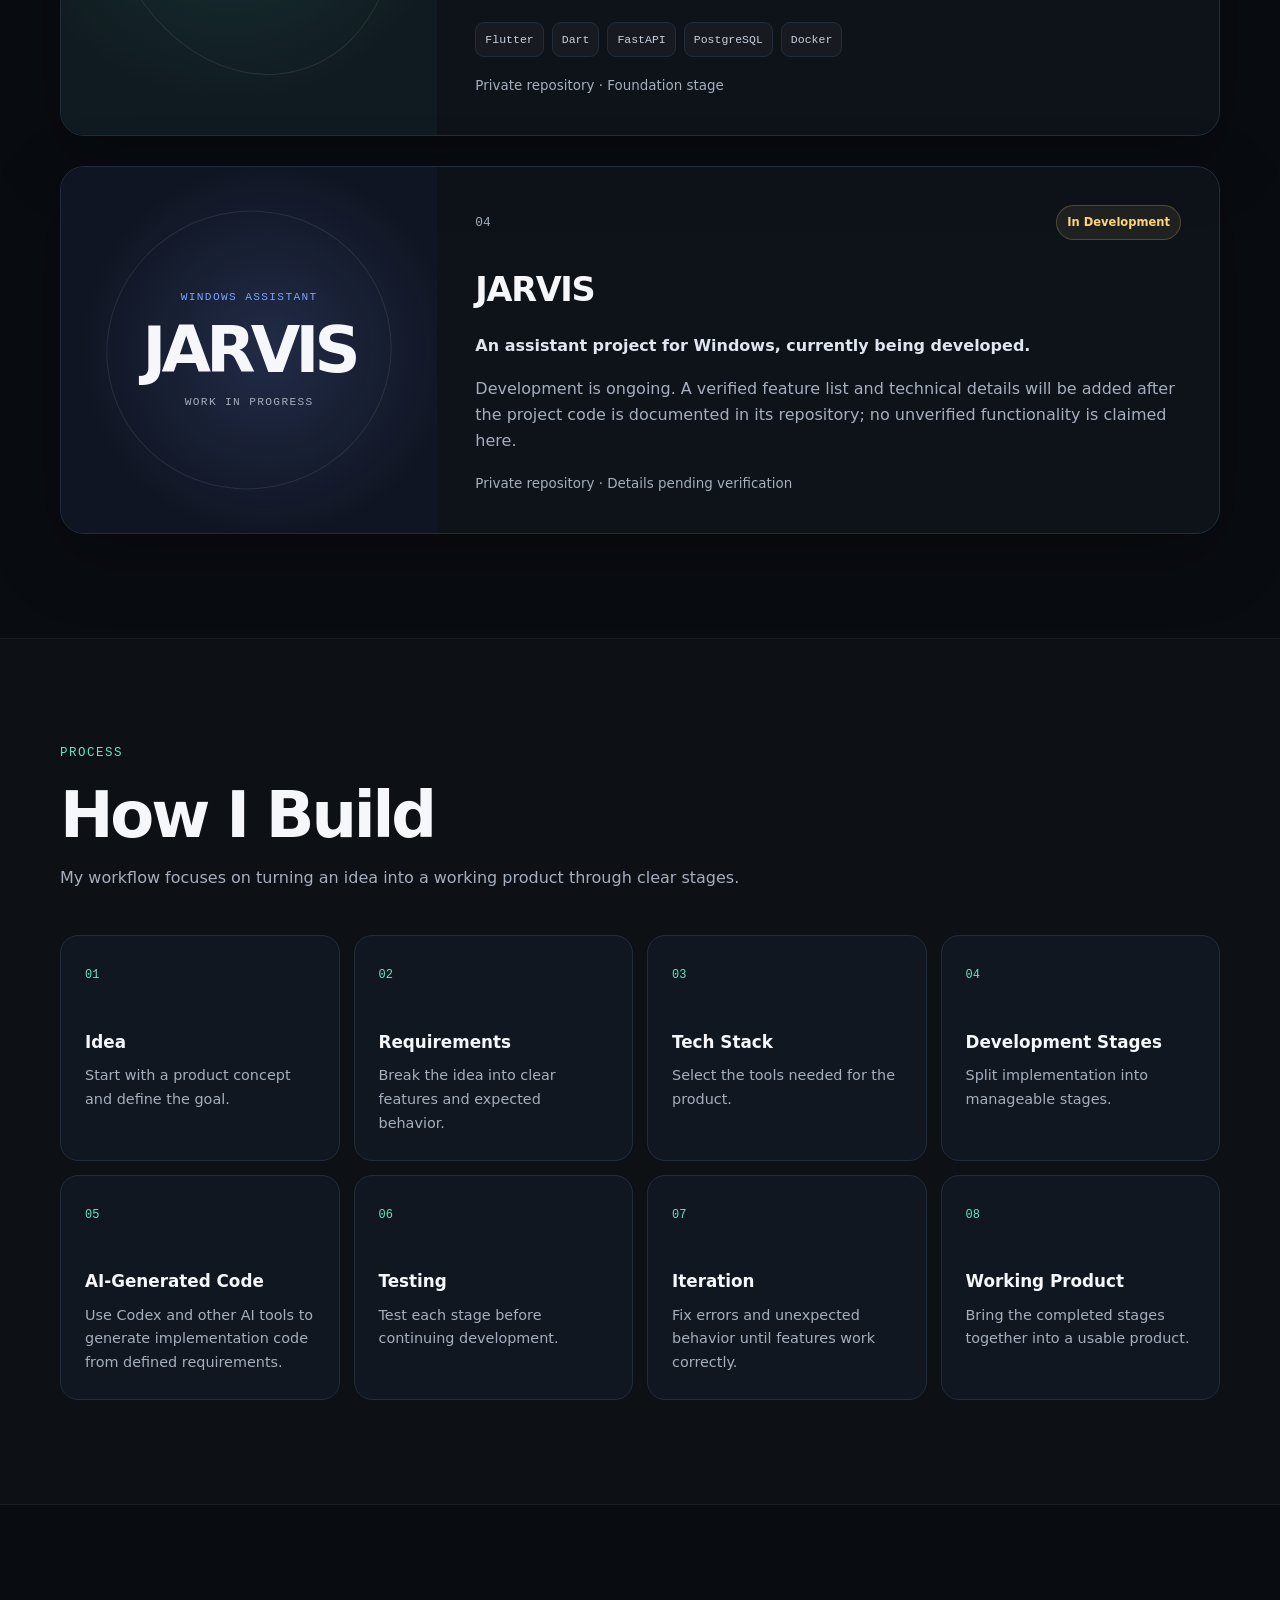
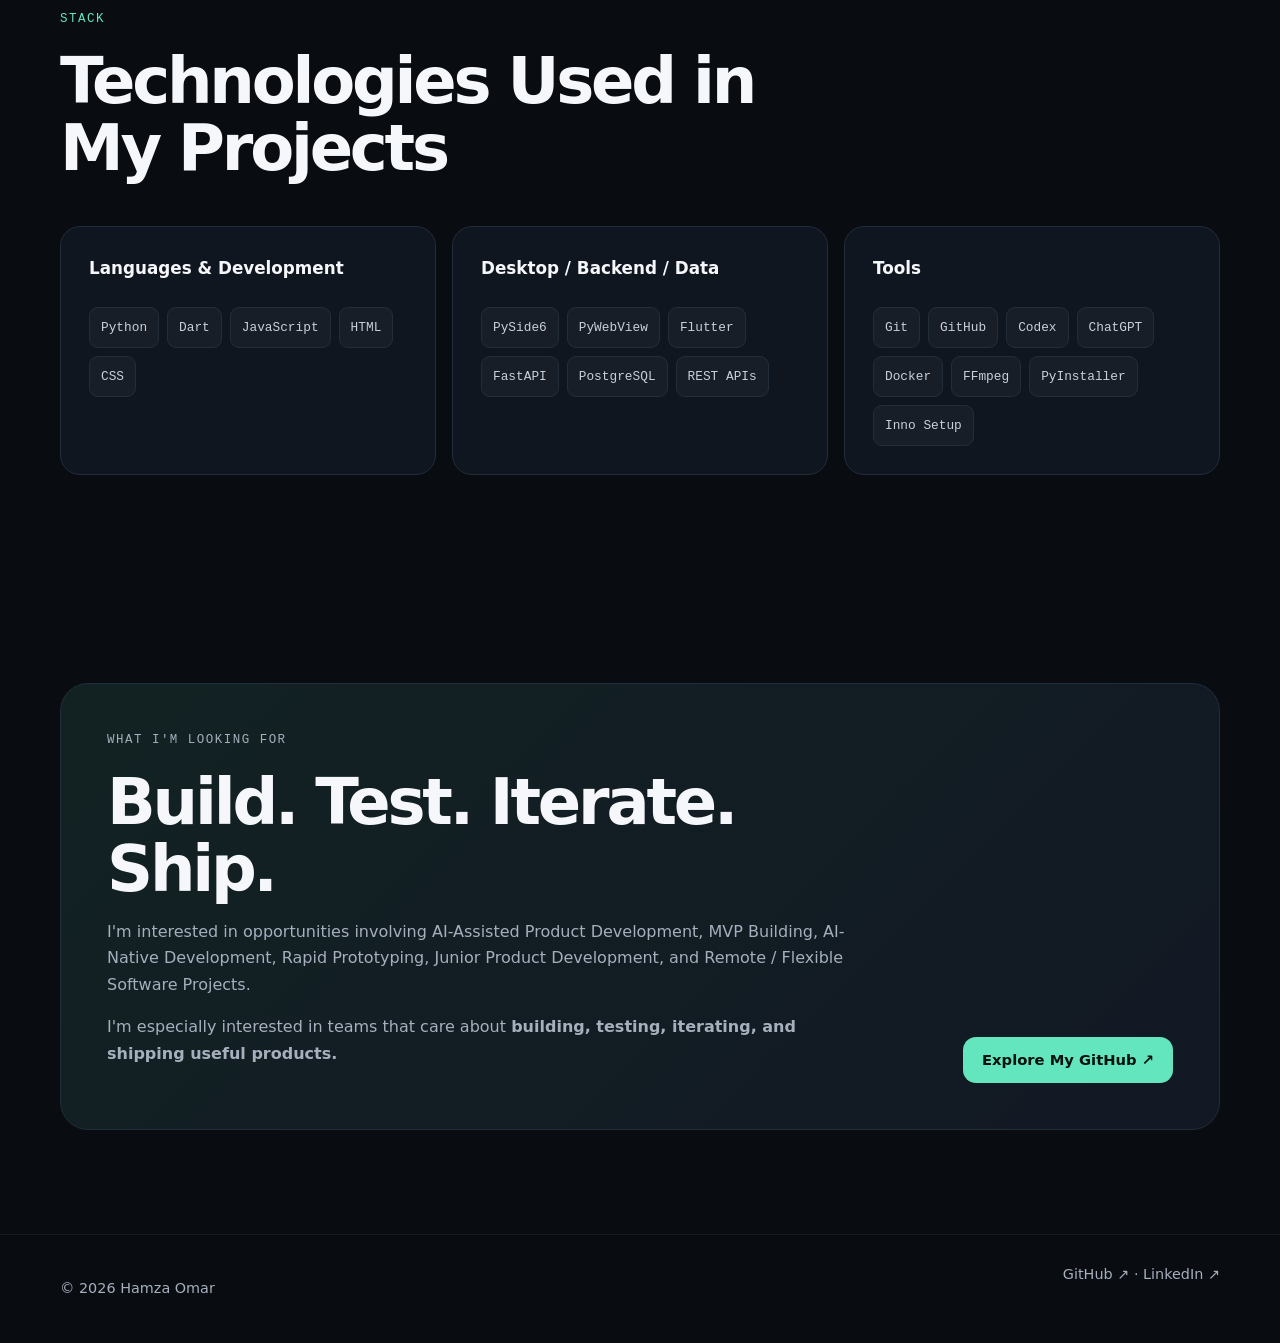
==== commit 6f25f349: "Add LinkedIn links to portfolio navigation and contact actions" ====
--- a/index.html
+++ b/index.html
@@ -25,7 +25,8 @@
         <a href="#workflow">How I Build</a>
         <a href="#tech">Technologies</a>
         <a href="#opportunities">Opportunities</a>
-        <a class="nav-github" href="https://github.com/hamzaomar-dev" target="_blank" rel="noreferrer">GitHub ↗</a>
+        <a class="nav-github" href="https://github.com/hamzaomar-dev" target="_blank" rel="noopener noreferrer">GitHub ↗</a>
+        <a href="https://jo.linkedin.com/in/hamza-sa-die" target="_blank" rel="noopener noreferrer">LinkedIn ↗</a>
       </div>
     </nav>
   </header>
@@ -39,7 +40,8 @@
         <p class="hero-text secondary">I define the features and development stages, guide AI-generated implementation, then review and test the results. The project code is written with AI assistance rather than independently by me.</p>
         <div class="hero-actions">
           <a class="button primary" href="#projects">View Projects</a>
-          <a class="button secondary-button" href="https://github.com/hamzaomar-dev" target="_blank" rel="noreferrer">GitHub Profile ↗</a>
+          <a class="button secondary-button" href="https://github.com/hamzaomar-dev" target="_blank" rel="noopener noreferrer">GitHub Profile ↗</a>
+          <a class="button secondary-button" href="https://jo.linkedin.com/in/hamza-sa-die" target="_blank" rel="noopener noreferrer">LinkedIn ↗</a>
         </div>
         <div class="hero-meta">
           <span>📍 Amman, Jordan</span>
@@ -224,7 +226,7 @@
   <footer>
     <div class="container footer-inner">
       <p>© <span id="year"></span> Hamza Omar</p>
-      <a href="https://github.com/hamzaomar-dev" target="_blank" rel="noreferrer">github.com/hamzaomar-dev ↗</a>
+      <div class="footer-links"><a href="https://github.com/hamzaomar-dev" target="_blank" rel="noopener noreferrer">GitHub ↗</a> · <a href="https://jo.linkedin.com/in/hamza-sa-die" target="_blank" rel="noopener noreferrer">LinkedIn ↗</a></div>
     </div>
   </footer>
 
--- a/styles.css
+++ b/styles.css
@@ -163,9 +163,35 @@
 .tags span { font-family: "JetBrains Mono", monospace; font-size: 0.72rem; color: #c8d0dc; padding: 7px 9px; border-radius: 9px; background: rgba(255,255,255,.035); border: 1px solid var(--line); }
 .tags.large span { font-size: 0.8rem; padding: 9px 11px; }
 .project-compact { display: grid; grid-template-columns: 0.65fr 1.35fr; min-height: 330px; }
-.travel-visual { position: relative; display: flex; align-items: center; justify-content: center; overflow: hidden; background: linear-gradient(140deg, rgba(122,162,255,.12), rgba(99,230,190,.06)); }
-.travel-visual span { font-size: 5rem; transform: rotate(-12deg); z-index: 2; }
-.route-line { position: absolute; width: 65%; height: 65%; border: 1px dashed rgba(255,255,255,.18); border-radius: 50%; transform: rotate(-18deg); }
+.project-visual {
+  position: relative;
+  isolation: isolate;
+  min-height: 100%;
+  padding: 32px;
+  overflow: hidden;
+  display: flex;
+  flex-direction: column;
+  justify-content: center;
+  align-items: center;
+  gap: 8px;
+  text-align: center;
+}
+.project-visual::before {
+  content: "";
+  position: absolute;
+  inset: 12%;
+  border: 1px solid rgba(255,255,255,.09);
+  border-radius: 50%;
+  transform: rotate(-18deg);
+  z-index: -1;
+}
+.project-visual-mls { background: radial-gradient(circle at 45% 45%, rgba(99,230,190,.12), transparent 68%), #101b21; }
+.project-visual-jarvis { background: radial-gradient(circle at 55% 50%, rgba(122,162,255,.16), transparent 68%), #101523; }
+.project-visual strong { font-size: clamp(2.7rem, 5vw, 4.2rem); line-height: 1.1; letter-spacing: -.075em; color: var(--text); }
+.visual-kicker, .visual-subtitle { font-family: "JetBrains Mono", monospace; letter-spacing: .12em; color: var(--muted); font-size: .7rem; }
+.visual-kicker { color: var(--accent); }
+.project-visual-jarvis .visual-kicker { color: var(--accent-2); }
+.project-note { margin: 18px 0 0; font-size: .84rem; color: var(--muted); }
 
 .workflow-section { border-top: 1px solid rgba(255,255,255,.05); border-bottom: 1px solid rgba(255,255,255,.05); background: rgba(255,255,255,.015); }
 .workflow-grid { display: grid; grid-template-columns: repeat(4, 1fr); gap: 14px; }
@@ -193,7 +219,7 @@
   .project-featured, .project-compact { grid-template-columns: 1fr; }
   .project-featured.reverse .project-media { order: 0; }
   .project-media { min-height: 320px; }
-  .travel-visual { min-height: 240px; }
+  .project-visual { min-height: 240px; }
   .workflow-grid { grid-template-columns: repeat(2, 1fr); }
   .tech-grid { grid-template-columns: 1fr; }
   .opportunity-card { grid-template-columns: 1fr; align-items: start; }
